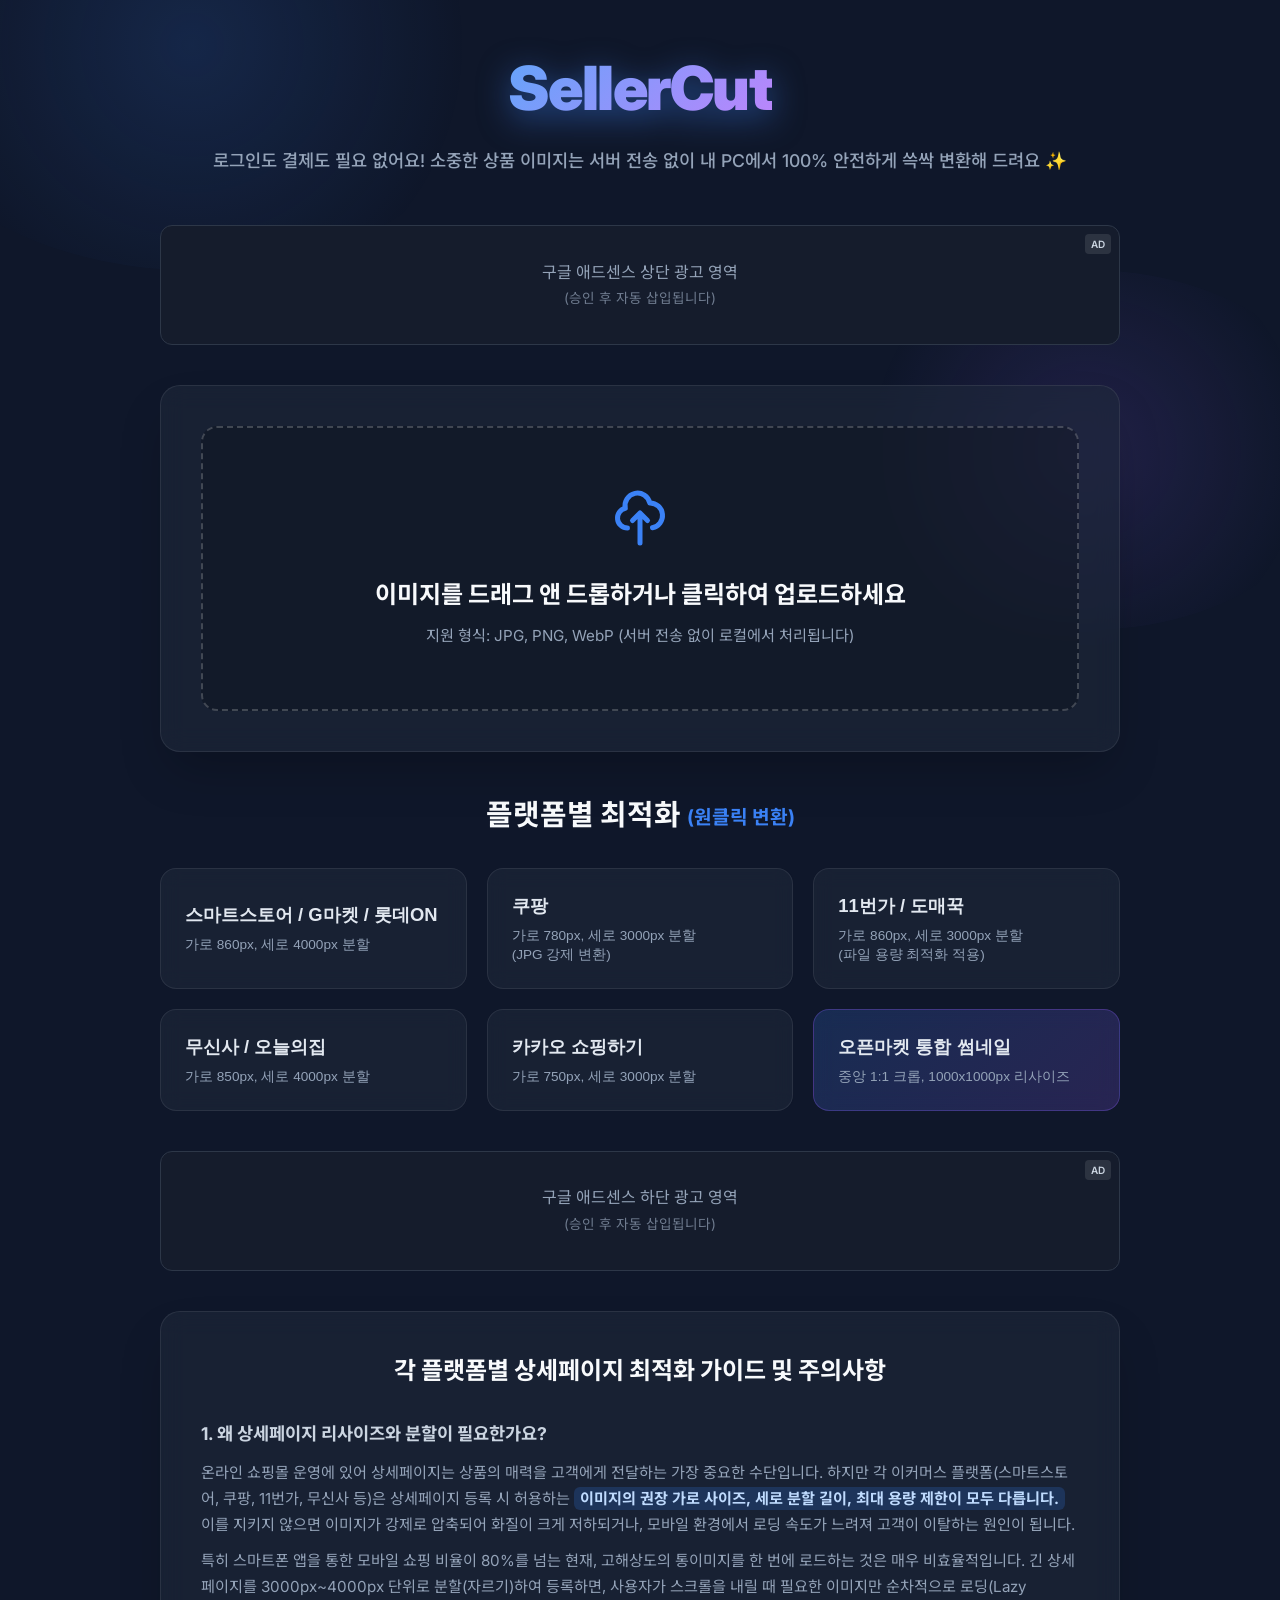
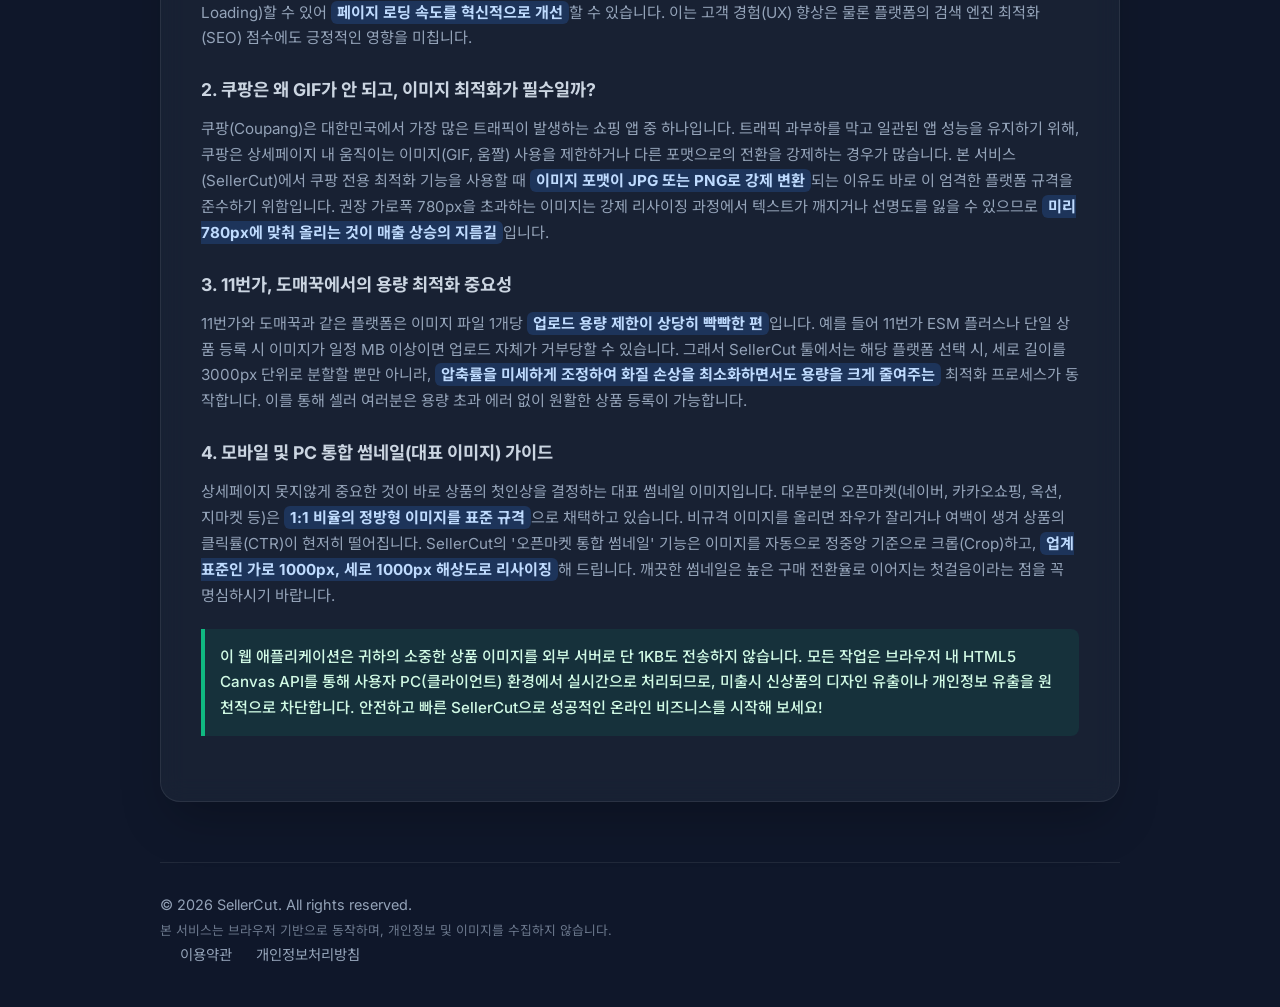
==== index.html @ 3f533708 "Add files via upload" ====
<!DOCTYPE html>
<html lang="ko">
<head>
    <meta charset="UTF-8">
    <meta name="viewport" content="width=device-width, initial-scale=1.0">
    <title>SellerCut - 온라인 상세페이지/썸네일 원클릭 리사이즈 및 분할 툴</title>
    <meta name="description" content="이커머스 쇼핑몰 셀러를 위한 이미지 원클릭 리사이즈 및 세로 분할 툴. 가입과 결제 없이 브라우저에서 안전하게 스마트스토어, 쿠팡, 11번가, 무신사 플랫폼 규격에 맞춰 이미지를 최적화하세요.">
    <link rel="stylesheet" href="styles.css">
    <link href="https://fonts.googleapis.com/css2?family=Inter:wght@400;500;700&family=Noto+Sans+KR:wght@400;500;700&display=swap" rel="stylesheet">
    <link href="https://cdnjs.cloudflare.com/ajax/libs/cropperjs/1.6.1/cropper.min.css" rel="stylesheet">
    <script src="https://cdnjs.cloudflare.com/ajax/libs/jszip/3.10.1/jszip.min.js"></script>
    <script src="https://cdnjs.cloudflare.com/ajax/libs/cropperjs/1.6.1/cropper.min.js"></script>
</head>
<body>
    <div class="glow-bg"></div>
    <div class="container">
        <header>
            <h1><span class="gradient-text">SellerCut</span></h1>
            <p class="subtitle">로그인도 결제도 필요 없어요! 소중한 상품 이미지는 서버 전송 없이 내 PC에서 100% 안전하게 쓱싹 변환해 드려요 ✨</p>
        </header>

        <main>
            <!-- 상단 구글 애드센스 영역 -->
            <div class="ad-container top-ad">
                <span class="ad-badge">AD</span>
                <div class="ad-placeholder">구글 애드센스 상단 광고 영역<br><span>(승인 후 자동 삽입됩니다)</span></div>
            </div>

            <section class="upload-section glass-panel">
                <div id="drop-zone" class="drop-zone">
                    <svg class="upload-icon" xmlns="http://www.w3.org/2000/svg" fill="none" viewBox="0 0 24 24" stroke="currentColor">
                        <path stroke-linecap="round" stroke-linejoin="round" stroke-width="2" d="M7 16a4 4 0 01-.88-7.903A5 5 0 1115.9 6L16 6a5 5 0 011 9.9M15 13l-3-3m0 0l-3 3m3-3v12" />
                    </svg>
                    <h2>이미지를 드래그 앤 드롭하거나 클릭하여 업로드하세요</h2>
                    <p>지원 형식: JPG, PNG, WebP (서버 전송 없이 로컬에서 처리됩니다)</p>
                    <input type="file" id="file-input" accept="image/png, image/jpeg, image/webp" multiple>
                </div>
                <div id="preview-container" class="preview-container hidden"></div>
            </section>

            <section class="action-section">
                <h2 class="section-title">플랫폼별 최적화 <span>(원클릭 변환)</span></h2>
                <div class="button-grid">
                    <button class="action-btn" data-type="smartstore">
                        <div class="btn-content">
                            <span class="btn-title">스마트스토어 / G마켓 / 롯데ON</span>
                            <span class="btn-desc">가로 860px, 세로 4000px 분할</span>
                        </div>
                    </button>
                    <button class="action-btn" data-type="coupang">
                        <div class="btn-content">
                            <span class="btn-title">쿠팡</span>
                            <span class="btn-desc">가로 780px, 세로 3000px 분할<br>(JPG 강제 변환)</span>
                        </div>
                    </button>
                    <button class="action-btn" data-type="11st">
                        <div class="btn-content">
                            <span class="btn-title">11번가 / 도매꾹</span>
                            <span class="btn-desc">가로 860px, 세로 3000px 분할<br>(파일 용량 최적화 적용)</span>
                        </div>
                    </button>
                    <button class="action-btn" data-type="musinsa">
                        <div class="btn-content">
                            <span class="btn-title">무신사 / 오늘의집</span>
                            <span class="btn-desc">가로 850px, 세로 4000px 분할</span>
                        </div>
                    </button>
                    <button class="action-btn" data-type="kakao">
                        <div class="btn-content">
                            <span class="btn-title">카카오 쇼핑하기</span>
                            <span class="btn-desc">가로 750px, 세로 3000px 분할</span>
                        </div>
                    </button>
                    <button class="action-btn accent-btn" data-type="thumbnail">
                        <div class="btn-content">
                            <span class="btn-title">오픈마켓 통합 썸네일</span>
                            <span class="btn-desc">중앙 1:1 크롭, 1000x1000px 리사이즈</span>
                        </div>
                    </button>
                </div>
                
                <div id="loading-indicator" class="loading-indicator hidden">
                    <div class="spinner"></div>
                    <span id="loading-text">이미지를 최적화하는 중...</span>
                </div>
            </section>

            <!-- 하단 구글 애드센스 영역 -->
            <div class="ad-container bottom-ad">
                <span class="ad-badge">AD</span>
                <div class="ad-placeholder">구글 애드센스 하단 광고 영역<br><span>(승인 후 자동 삽입됩니다)</span></div>
            </div>

            <!-- 이미지 자르기 모달 -->
            <div id="crop-modal" class="modal hidden">
                <div class="modal-content glass-panel">
                    <h3>✂️ 이미지 자유 자르기</h3>
                    <div class="crop-container">
                        <img id="crop-image" src="" alt="Crop target">
                    </div>
                    <div class="modal-actions">
                        <button id="btn-crop-cancel" class="modal-btn">취소</button>
                        <button id="btn-crop-apply" class="modal-btn accent-btn">자르기 적용</button>
                    </div>
                </div>
            </div>

            <section class="guide-section glass-panel">
                <h2>각 플랫폼별 상세페이지 최적화 가이드 및 주의사항</h2>
                <div class="guide-content">
                    <article>
                        <h3>1. 왜 상세페이지 리사이즈와 분할이 필요한가요?</h3>
                        <p>온라인 쇼핑몰 운영에 있어 상세페이지는 상품의 매력을 고객에게 전달하는 가장 중요한 수단입니다. 하지만 각 이커머스 플랫폼(스마트스토어, 쿠팡, 11번가, 무신사 등)은 상세페이지 등록 시 허용하는 <mark>이미지의 권장 가로 사이즈, 세로 분할 길이, 최대 용량 제한이 모두 다릅니다.</mark> 이를 지키지 않으면 이미지가 강제로 압축되어 화질이 크게 저하되거나, 모바일 환경에서 로딩 속도가 느려져 고객이 이탈하는 원인이 됩니다.</p>
                        <p>특히 스마트폰 앱을 통한 모바일 쇼핑 비율이 80%를 넘는 현재, 고해상도의 통이미지를 한 번에 로드하는 것은 매우 비효율적입니다. 긴 상세페이지를 3000px~4000px 단위로 분할(자르기)하여 등록하면, 사용자가 스크롤을 내릴 때 필요한 이미지만 순차적으로 로딩(Lazy Loading)할 수 있어 <mark>페이지 로딩 속도를 혁신적으로 개선</mark>할 수 있습니다. 이는 고객 경험(UX) 향상은 물론 플랫폼의 검색 엔진 최적화(SEO) 점수에도 긍정적인 영향을 미칩니다.</p>
                    </article>
                    <article>
                        <h3>2. 쿠팡은 왜 GIF가 안 되고, 이미지 최적화가 필수일까?</h3>
                        <p>쿠팡(Coupang)은 대한민국에서 가장 많은 트래픽이 발생하는 쇼핑 앱 중 하나입니다. 트래픽 과부하를 막고 일관된 앱 성능을 유지하기 위해, 쿠팡은 상세페이지 내 움직이는 이미지(GIF, 움짤) 사용을 제한하거나 다른 포맷으로의 전환을 강제하는 경우가 많습니다. 본 서비스(SellerCut)에서 쿠팡 전용 최적화 기능을 사용할 때 <mark>이미지 포맷이 JPG 또는 PNG로 강제 변환</mark>되는 이유도 바로 이 엄격한 플랫폼 규격을 준수하기 위함입니다. 권장 가로폭 780px을 초과하는 이미지는 강제 리사이징 과정에서 텍스트가 깨지거나 선명도를 잃을 수 있으므로 <mark>미리 780px에 맞춰 올리는 것이 매출 상승의 지름길</mark>입니다.</p>
                    </article>
                    <article>
                        <h3>3. 11번가, 도매꾹에서의 용량 최적화 중요성</h3>
                        <p>11번가와 도매꾹과 같은 플랫폼은 이미지 파일 1개당 <mark>업로드 용량 제한이 상당히 빡빡한 편</mark>입니다. 예를 들어 11번가 ESM 플러스나 단일 상품 등록 시 이미지가 일정 MB 이상이면 업로드 자체가 거부당할 수 있습니다. 그래서 SellerCut 툴에서는 해당 플랫폼 선택 시, 세로 길이를 3000px 단위로 분할할 뿐만 아니라, <mark>압축률을 미세하게 조정하여 화질 손상을 최소화하면서도 용량을 크게 줄여주는</mark> 최적화 프로세스가 동작합니다. 이를 통해 셀러 여러분은 용량 초과 에러 없이 원활한 상품 등록이 가능합니다.</p>
                    </article>
                    <article>
                        <h3>4. 모바일 및 PC 통합 썸네일(대표 이미지) 가이드</h3>
                        <p>상세페이지 못지않게 중요한 것이 바로 상품의 첫인상을 결정하는 대표 썸네일 이미지입니다. 대부분의 오픈마켓(네이버, 카카오쇼핑, 옥션, 지마켓 등)은 <mark>1:1 비율의 정방형 이미지를 표준 규격</mark>으로 채택하고 있습니다. 비규격 이미지를 올리면 좌우가 잘리거나 여백이 생겨 상품의 클릭률(CTR)이 현저히 떨어집니다. SellerCut의 '오픈마켓 통합 썸네일' 기능은 이미지를 자동으로 정중앙 기준으로 크롭(Crop)하고, <mark>업계 표준인 가로 1000px, 세로 1000px 해상도로 리사이징</mark>해 드립니다. 깨끗한 썸네일은 높은 구매 전환율로 이어지는 첫걸음이라는 점을 꼭 명심하시기 바랍니다.</p>
                        <p class="highlight-text">이 웹 애플리케이션은 귀하의 소중한 상품 이미지를 외부 서버로 단 1KB도 전송하지 않습니다. 모든 작업은 브라우저 내 HTML5 Canvas API를 통해 사용자 PC(클라이언트) 환경에서 실시간으로 처리되므로, 미출시 신상품의 디자인 유출이나 개인정보 유출을 원천적으로 차단합니다. 안전하고 빠른 SellerCut으로 성공적인 온라인 비즈니스를 시작해 보세요!</p>
                    </article>
                </div>
            </section>
        </main>

        <footer>
            <div class="footer-content">
                <div class="footer-brand">
                    <p>&copy; 2026 SellerCut. All rights reserved.</p>
                    <p class="footer-note">본 서비스는 브라우저 기반으로 동작하며, 개인정보 및 이미지를 수집하지 않습니다.</p>
                </div>
                <div class="footer-links">
                    <a href="terms.html">이용약관</a>
                    <a href="privacy.html">개인정보처리방침</a>
                </div>
            </div>
        </footer>
    </div>
    <script src="script.js"></script>
</body>
</html>
---- styles.css ----
:root {
    --bg-color: #0f172a;
    --text-primary: #f8fafc;
    --text-secondary: #94a3b8;
    --accent-blue: #3b82f6;
    --accent-purple: #8b5cf6;
    --card-bg: rgba(30, 41, 59, 0.6);
    --card-border: rgba(255, 255, 255, 0.08);
}

* {
    box-sizing: border-box;
    margin: 0;
    padding: 0;
}

body {
    font-family: 'Inter', 'Noto Sans KR', sans-serif;
    background-color: var(--bg-color);
    color: var(--text-primary);
    line-height: 1.6;
    overflow-x: hidden;
    position: relative;
}

/* 동적 배경 Glow 효과 */
.glow-bg {
    position: fixed;
    top: -20%;
    left: -10%;
    width: 50%;
    height: 50%;
    background: radial-gradient(circle, rgba(59,130,246,0.15) 0%, rgba(15,23,42,0) 70%);
    z-index: -1;
    border-radius: 50%;
    pointer-events: none;
}
.glow-bg::after {
    content: '';
    position: absolute;
    top: 100%;
    left: 150%;
    width: 80%;
    height: 80%;
    background: radial-gradient(circle, rgba(139,92,246,0.15) 0%, rgba(15,23,42,0) 70%);
    border-radius: 50%;
}

.container {
    max-width: 1000px;
    margin: 0 auto;
    padding: 40px 20px;
}

header {
    text-align: center;
    margin-bottom: 50px;
}

.gradient-text {
    background: linear-gradient(135deg, #60a5fa, #c084fc);
    -webkit-background-clip: text;
    -webkit-text-fill-color: transparent;
    font-size: 3.8rem;
    font-weight: 900;
    letter-spacing: -1.5px;
    filter: drop-shadow(0 8px 16px rgba(59, 130, 246, 0.5));
    display: inline-block;
}

.subtitle {
    color: var(--text-secondary);
    font-size: 1.1rem;
    margin-top: 10px;
    font-weight: 500;
}

/* Glassmorphism 패널 스타일 */
.glass-panel {
    background: var(--card-bg);
    backdrop-filter: blur(12px);
    -webkit-backdrop-filter: blur(12px);
    border: 1px solid var(--card-border);
    border-radius: 20px;
    padding: 40px;
    box-shadow: 0 25px 50px -12px rgba(0, 0, 0, 0.25);
    margin-bottom: 40px;
}

/* 이미지 업로드 영역 */
.drop-zone {
    border: 2px dashed rgba(255,255,255,0.2);
    border-radius: 16px;
    padding: 60px 20px;
    text-align: center;
    cursor: pointer;
    transition: all 0.3s ease;
    background: rgba(0,0,0,0.2);
}

.drop-zone:hover, .drop-zone.drag-over {
    border-color: var(--accent-blue);
    background: rgba(59,130,246,0.05);
}

.upload-icon {
    width: 60px;
    height: 60px;
    color: var(--accent-blue);
    margin-bottom: 20px;
}

.drop-zone h2 {
    font-size: 1.5rem;
    margin-bottom: 10px;
}

.drop-zone p {
    color: var(--text-secondary);
    font-size: 0.95rem;
}

#file-input {
    display: none;
}

/* 미리보기 리스트 영역 */
.preview-container {
    margin-top: 20px;
    display: flex;
    flex-wrap: wrap;
    gap: 10px;
}

.preview-item {
    background: rgba(0,0,0,0.3);
    padding: 8px 16px;
    border-radius: 8px;
    display: flex;
    align-items: center;
    justify-content: space-between;
    gap: 10px;
    border: 1px solid var(--card-border);
    font-size: 0.9rem;
}

.preview-actions {
    display: flex;
    gap: 8px;
}

.preview-actions button {
    background: rgba(255, 255, 255, 0.05);
    border: 1px solid var(--card-border);
    border-radius: 6px;
    cursor: pointer;
    font-size: 0.8rem;
    font-weight: 500;
    padding: 6px 12px;
    transition: all 0.2s;
}

.remove-btn { color: #ef4444; }
.remove-btn:hover { background: rgba(239, 68, 68, 0.1); border-color: #ef4444; transform: translateY(-2px); }

.crop-btn { color: #3b82f6; }
.crop-btn:hover { background: rgba(59, 130, 246, 0.1); border-color: #3b82f6; transform: translateY(-2px); }

/* 모달 스타일 */
.modal {
    position: fixed;
    top: 0; left: 0; right: 0; bottom: 0;
    background: rgba(15, 23, 42, 0.85);
    backdrop-filter: blur(5px);
    z-index: 1000;
    display: flex;
    align-items: center;
    justify-content: center;
    padding: 20px;
}
.modal-content {
    width: 100%;
    max-width: 800px;
    max-height: 90vh;
    display: flex;
    flex-direction: column;
    gap: 20px;
    margin-bottom: 0;
}
.modal-content h3 {
    font-size: 1.3rem;
    margin-bottom: 10px;
    color: var(--text-primary);
}
.crop-container {
    width: 100%;
    height: 60vh;
    background: #000;
    border-radius: 8px;
    overflow: hidden;
    position: relative;
}
.crop-container img {
    max-width: 100%;
    display: block;
}
.modal-actions {
    display: flex;
    justify-content: flex-end;
    gap: 15px;
    margin-top: 10px;
}
.modal-btn {
    padding: 12px 24px;
    border-radius: 8px;
    border: 1px solid var(--card-border);
    background: rgba(255,255,255,0.05);
    color: var(--text-primary);
    cursor: pointer;
    font-weight: bold;
    transition: all 0.2s;
}
.modal-btn:hover {
    background: rgba(255,255,255,0.15);
}

/* 구글 애드센스 광고 영역 */
.ad-container {
    margin: 40px auto;
    padding: 20px;
    background: #151c2c;
    border: 1px solid #2d3748;
    border-radius: 12px;
    text-align: center;
    position: relative;
    max-width: 100%;
    color: var(--text-secondary);
    min-height: 120px;
    display: flex;
    align-items: center;
    justify-content: center;
}

.ad-badge {
    position: absolute;
    top: 8px;
    right: 8px;
    font-size: 10px;
    background: rgba(255,255,255,0.1);
    color: #cbd5e1;
    padding: 2px 6px;
    border-radius: 4px;
    font-weight: 600;
}

.ad-placeholder span {
    font-size: 0.85rem;
    opacity: 0.7;
}

/* 액션(변환) 섹션 */
.section-title {
    font-size: 1.8rem;
    margin-bottom: 30px;
    text-align: center;
}
.section-title span {
    color: var(--accent-blue);
    font-size: 1.2rem;
    vertical-align: middle;
}

.button-grid {
    display: grid;
    grid-template-columns: repeat(auto-fit, minmax(280px, 1fr));
    gap: 20px;
}

.action-btn {
    background: var(--card-bg);
    border: 1px solid var(--card-border);
    border-radius: 16px;
    padding: 24px;
    color: var(--text-primary);
    cursor: pointer;
    text-align: left;
    transition: all 0.3s cubic-bezier(0.4, 0, 0.2, 1);
    position: relative;
    overflow: hidden;
    backdrop-filter: blur(10px);
}

.action-btn::before {
    content: '';
    position: absolute;
    top: 0; left: 0; right: 0; bottom: 0;
    background: linear-gradient(135deg, rgba(59,130,246,0.1), rgba(139,92,246,0.1));
    opacity: 0;
    transition: opacity 0.3s ease;
}

.action-btn:hover {
    transform: translateY(-5px);
    border-color: rgba(255,255,255,0.2);
    box-shadow: 0 10px 25px -5px rgba(0, 0, 0, 0.3), 0 0 15px rgba(59, 130, 246, 0.2);
}

.action-btn:hover::before {
    opacity: 1;
}

.btn-content {
    position: relative;
    z-index: 1;
}

.btn-title {
    display: block;
    font-size: 1.15rem;
    font-weight: 700;
    margin-bottom: 8px;
    color: #e2e8f0;
}

.btn-desc {
    display: block;
    font-size: 0.85rem;
    color: var(--text-secondary);
    line-height: 1.4;
}

.accent-btn {
    background: linear-gradient(135deg, rgba(59,130,246,0.2), rgba(139,92,246,0.2));
    border-color: rgba(139,92,246,0.3);
}

/* 로딩 인디케이터 */
.loading-indicator {
    display: flex;
    align-items: center;
    justify-content: center;
    gap: 15px;
    margin-top: 30px;
    padding: 20px;
    background: rgba(59, 130, 246, 0.1);
    border-radius: 12px;
    border: 1px solid rgba(59, 130, 246, 0.2);
}

.spinner {
    width: 24px;
    height: 24px;
    border: 3px solid rgba(255,255,255,0.1);
    border-radius: 50%;
    border-top-color: var(--accent-blue);
    animation: spin 1s ease-in-out infinite;
}

@keyframes spin {
    to { transform: rotate(360deg); }
}

.hidden {
    display: none !important;
}

/* 하단 텍스트 가이드 섹션 */
.guide-section h2 {
    font-size: 1.5rem;
    margin-bottom: 30px;
    text-align: center;
    color: var(--text-primary);
}

.guide-content article {
    margin-bottom: 25px;
}

.guide-content h3 {
    font-size: 1.1rem;
    color: #cbd5e1;
    margin-bottom: 12px;
}

.guide-content p {
    color: var(--text-secondary);
    font-size: 0.95rem;
    margin-bottom: 10px;
    line-height: 1.7;
}

mark {
    background-color: rgba(59, 130, 246, 0.2);
    color: #bfdbfe;
    padding: 2px 6px;
    border-radius: 6px;
    font-weight: 700;
}

.highlight-text {
    margin-top: 20px;
    padding: 15px;
    background: rgba(16, 185, 129, 0.1);
    border-left: 4px solid #10b981;
    border-radius: 0 8px 8px 0;
    color: #d1fae5 !important;
    font-weight: 500;
}

/* 푸터 영역 */
footer {
    margin-top: 60px;
    padding-top: 30px;
    border-top: 1px solid var(--card-border);
    display: flex;
    justify-content: space-between;
    align-items: center;
    flex-wrap: wrap;
    gap: 20px;
}

.footer-brand p {
    color: var(--text-secondary);
    font-size: 0.9rem;
}

.footer-note {
    font-size: 0.8rem !important;
    opacity: 0.7;
    margin-top: 5px;
}

.footer-links a {
    color: var(--text-secondary);
    text-decoration: none;
    font-size: 0.9rem;
    margin-left: 20px;
    transition: color 0.2s;
}

.footer-links a:hover {
    color: var(--text-primary);
}

/* 모바일 반응형 처리 */
@media (max-width: 768px) {
    .glass-panel { padding: 25px; }
    .button-grid { grid-template-columns: 1fr; }
    .gradient-text { font-size: 2.2rem; }
    footer { flex-direction: column; text-align: center; }
    .footer-links a { margin: 0 10px; }
}
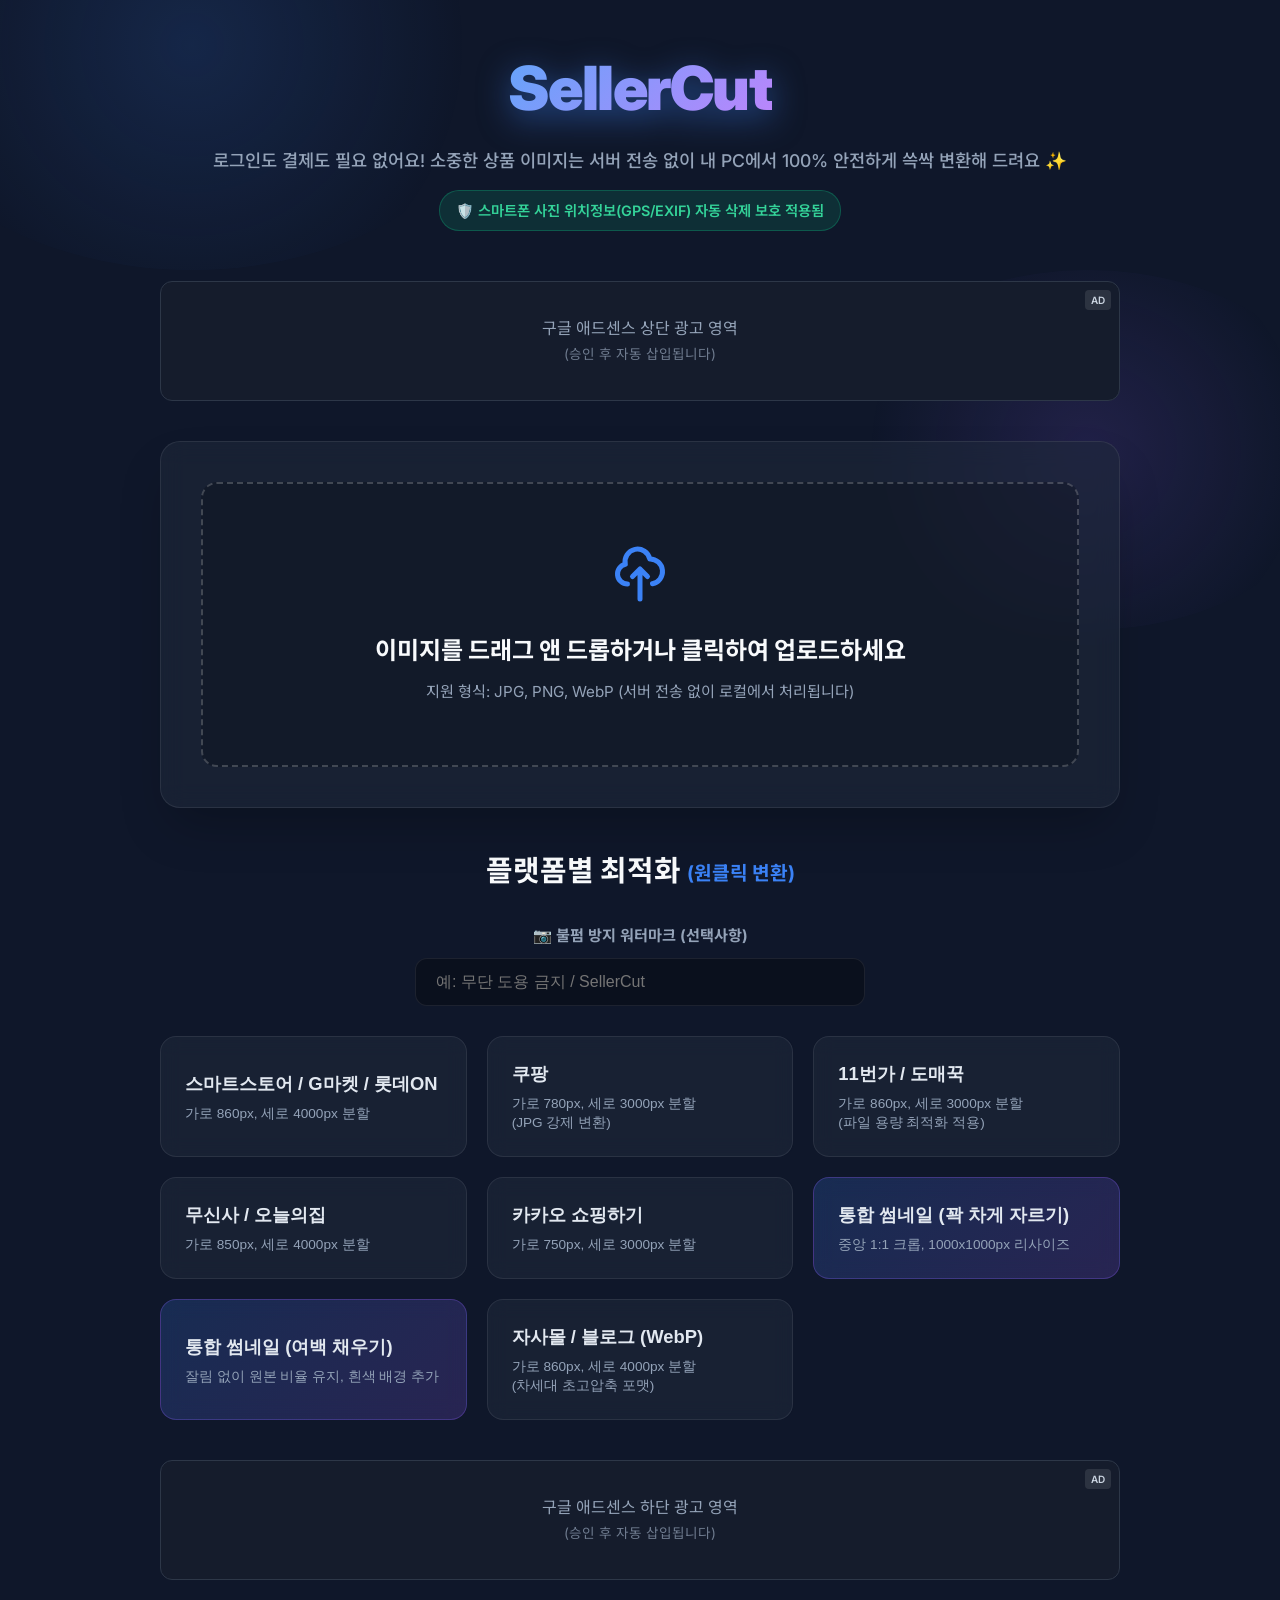
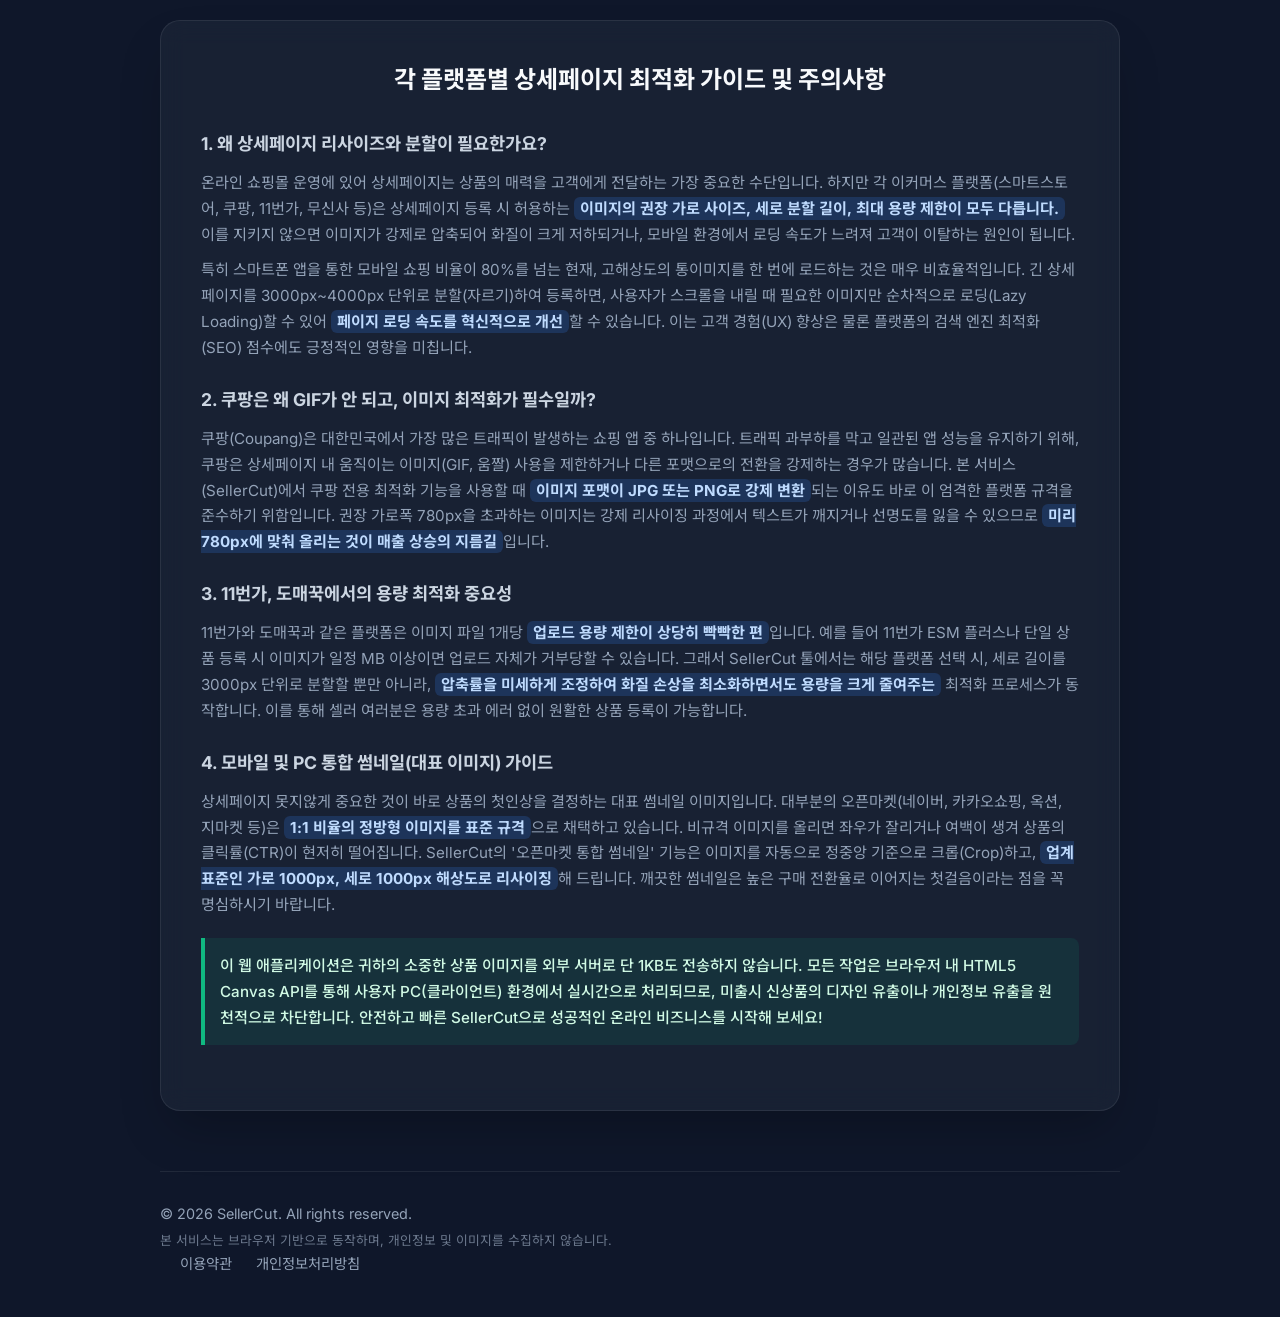
==== commit ea6a68f3: "Add files via upload" ====
--- a/index.html
+++ b/index.html
@@ -3,8 +3,15 @@
 <head>
     <meta charset="UTF-8">
     <meta name="viewport" content="width=device-width, initial-scale=1.0">
-    <title>SellerCut - 온라인 상세페이지/썸네일 원클릭 리사이즈 및 분할 툴</title>
-    <meta name="description" content="이커머스 쇼핑몰 셀러를 위한 이미지 원클릭 리사이즈 및 세로 분할 툴. 가입과 결제 없이 브라우저에서 안전하게 스마트스토어, 쿠팡, 11번가, 무신사 플랫폼 규격에 맞춰 이미지를 최적화하세요.">
+    <meta name="naver-site-verification" content="365bebdb06958d2ab3e1afe03459027ba5f4b192" />
+    <meta name="google-site-verification" content="7yHSD1vzkD6i3-bwgEOaVIiNIG1vfvomN66Zv8MV2OY" />
+    <title>셀러컷(SellerCut) - 쇼핑몰 상세페이지 원클릭 리사이즈 & 무료 자르기 툴</title>
+    <meta name="description" content="가입/결제 없는 1초 상세페이지 분할기. 스마트스토어 860px, 쿠팡 780px, 11번가 규격 맞춤 리사이즈 및 이미지 수직 절단 기능을 제공합니다.">
+    <meta property="og:type" content="website">
+    <meta property="og:title" content="셀러컷 - 쇼핑몰 상세페이지 원클릭 리사이즈 & 분할">
+    <meta property="og:description" content="포토샵 없이 클릭 한 번으로 끝내는 오픈마켓 규격 맞춤 무료 이미지 편집 툴">
+    <meta property="og:url" content="https://poisonboy7.github.io/SellerCut/">
+    <meta name="naver-site-verification" content="365bebdb06958d2ab3e1afe03459027ba5f4b192" />
     <link rel="stylesheet" href="styles.css">
     <link href="https://fonts.googleapis.com/css2?family=Inter:wght@400;500;700&family=Noto+Sans+KR:wght@400;500;700&display=swap" rel="stylesheet">
     <link href="https://cdnjs.cloudflare.com/ajax/libs/cropperjs/1.6.1/cropper.min.css" rel="stylesheet">
@@ -17,6 +24,7 @@
         <header>
             <h1><span class="gradient-text">SellerCut</span></h1>
             <p class="subtitle">로그인도 결제도 필요 없어요! 소중한 상품 이미지는 서버 전송 없이 내 PC에서 100% 안전하게 쓱싹 변환해 드려요 ✨</p>
+            <div class="privacy-badge">🛡️ 스마트폰 사진 위치정보(GPS/EXIF) 자동 삭제 보호 적용됨</div>
         </header>
 
         <main>
@@ -40,6 +48,11 @@
 
             <section class="action-section">
                 <h2 class="section-title">플랫폼별 최적화 <span>(원클릭 변환)</span></h2>
+                
+                <div class="watermark-settings">
+                    <label for="watermark-text">📷 불펌 방지 워터마크 (선택사항)</label>
+                    <input type="text" id="watermark-text" placeholder="예: 무단 도용 금지 / SellerCut">
+                </div>
                 <div class="button-grid">
                     <button class="action-btn" data-type="smartstore">
                         <div class="btn-content">
@@ -73,8 +86,20 @@
                     </button>
                     <button class="action-btn accent-btn" data-type="thumbnail">
                         <div class="btn-content">
-                            <span class="btn-title">오픈마켓 통합 썸네일</span>
+                            <span class="btn-title">통합 썸네일 (꽉 차게 자르기)</span>
                             <span class="btn-desc">중앙 1:1 크롭, 1000x1000px 리사이즈</span>
+                        </div>
+                    </button>
+                    <button class="action-btn accent-btn" data-type="thumbnail-pad">
+                        <div class="btn-content">
+                            <span class="btn-title">통합 썸네일 (여백 채우기)</span>
+                            <span class="btn-desc">잘림 없이 원본 비율 유지, 흰색 배경 추가</span>
+                        </div>
+                    </button>
+                    <button class="action-btn" data-type="webp">
+                        <div class="btn-content">
+                            <span class="btn-title">자사몰 / 블로그 (WebP)</span>
+                            <span class="btn-desc">가로 860px, 세로 4000px 분할<br>(차세대 초고압축 포맷)</span>
                         </div>
                     </button>
                 </div>
--- a/styles.css
+++ b/styles.css
@@ -224,6 +224,47 @@
     background: rgba(255,255,255,0.15);
 }
 
+/* 워터마크 및 프라이버시 배지 */
+.privacy-badge {
+    display: inline-block;
+    margin-top: 15px;
+    padding: 8px 16px;
+    background: rgba(16, 185, 129, 0.15);
+    border: 1px solid rgba(16, 185, 129, 0.3);
+    color: #34d399;
+    border-radius: 20px;
+    font-size: 0.9rem;
+    font-weight: 600;
+}
+
+.watermark-settings {
+    margin-bottom: 30px;
+    text-align: center;
+}
+.watermark-settings label {
+    display: block;
+    color: var(--text-secondary);
+    font-size: 0.95rem;
+    font-weight: bold;
+    margin-bottom: 10px;
+}
+.watermark-settings input {
+    width: 100%;
+    max-width: 450px;
+    padding: 14px 20px;
+    border-radius: 12px;
+    border: 1px solid var(--card-border);
+    background: rgba(0,0,0,0.3);
+    color: var(--text-primary);
+    font-size: 1rem;
+    outline: none;
+    transition: all 0.2s;
+}
+.watermark-settings input:focus {
+    border-color: var(--accent-blue);
+    box-shadow: 0 0 0 3px rgba(59, 130, 246, 0.2);
+}
+
 /* 구글 애드센스 광고 영역 */
 .ad-container {
     margin: 40px auto;
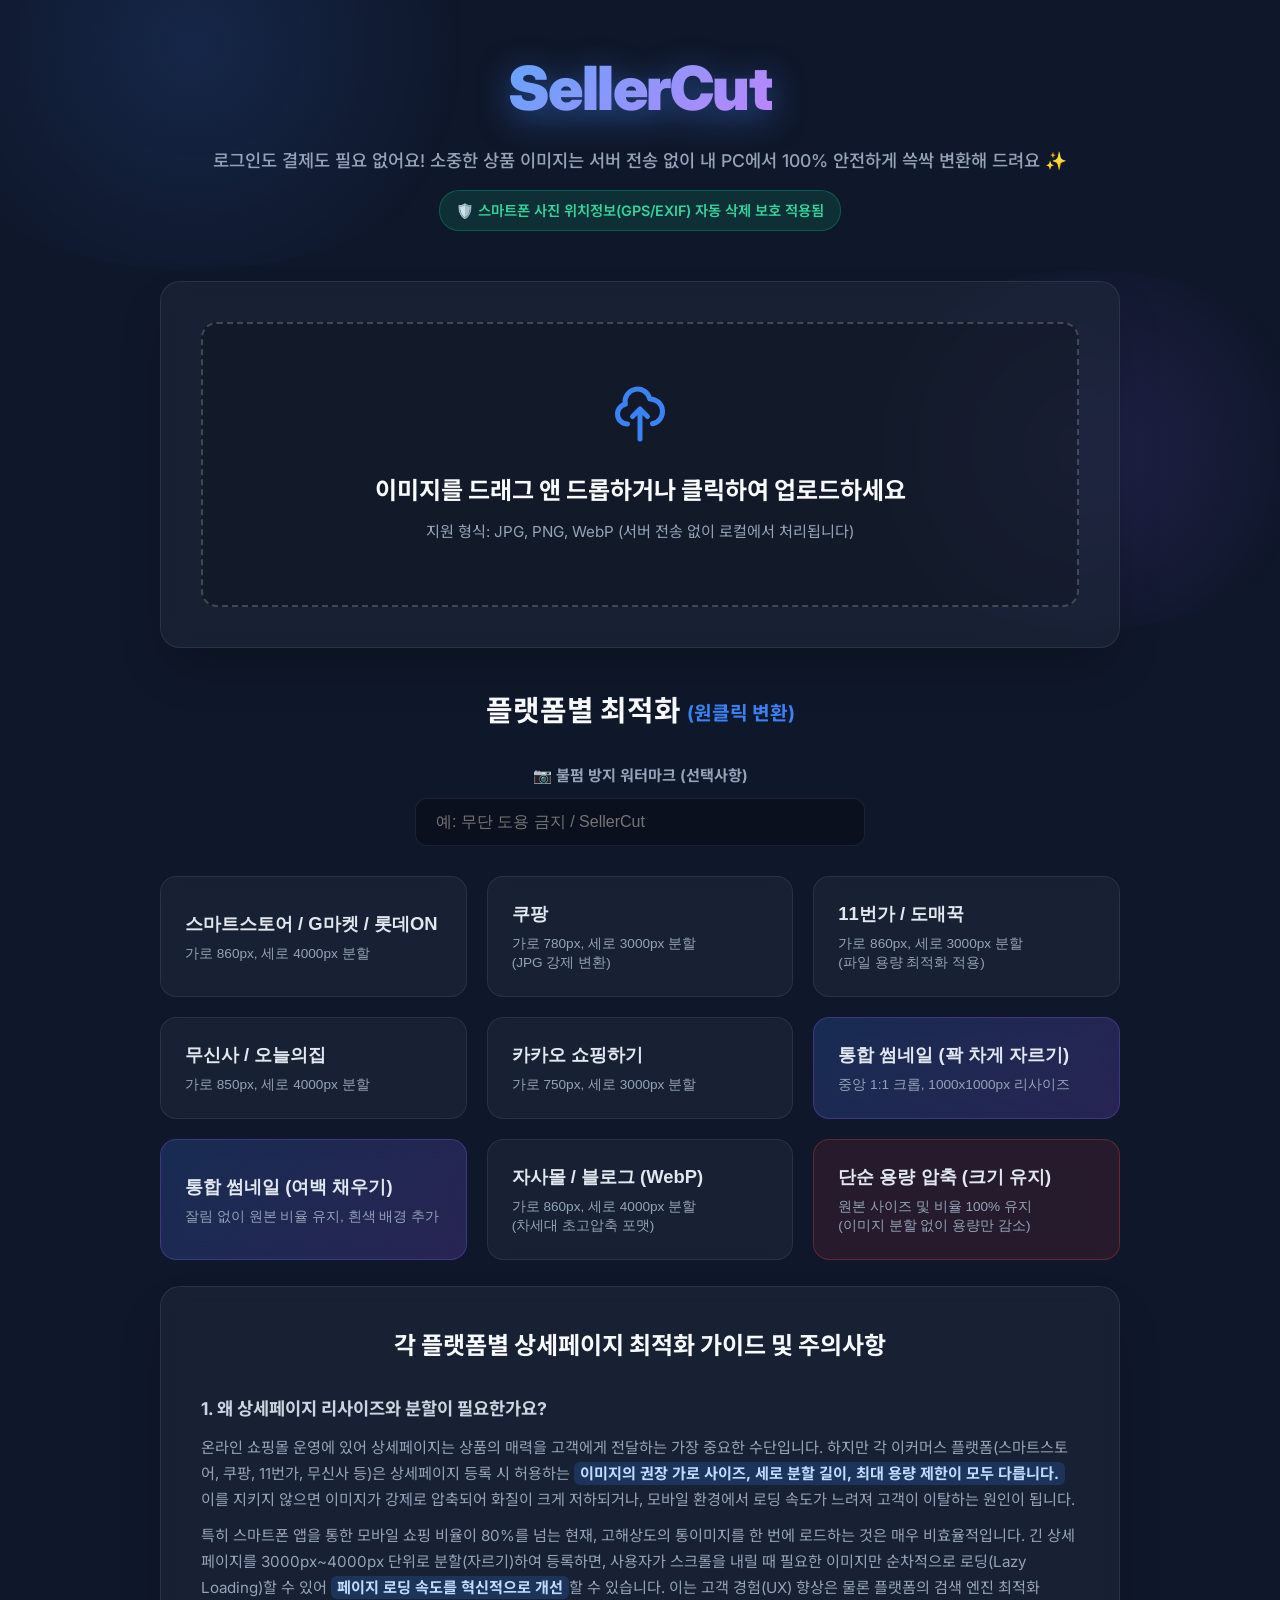
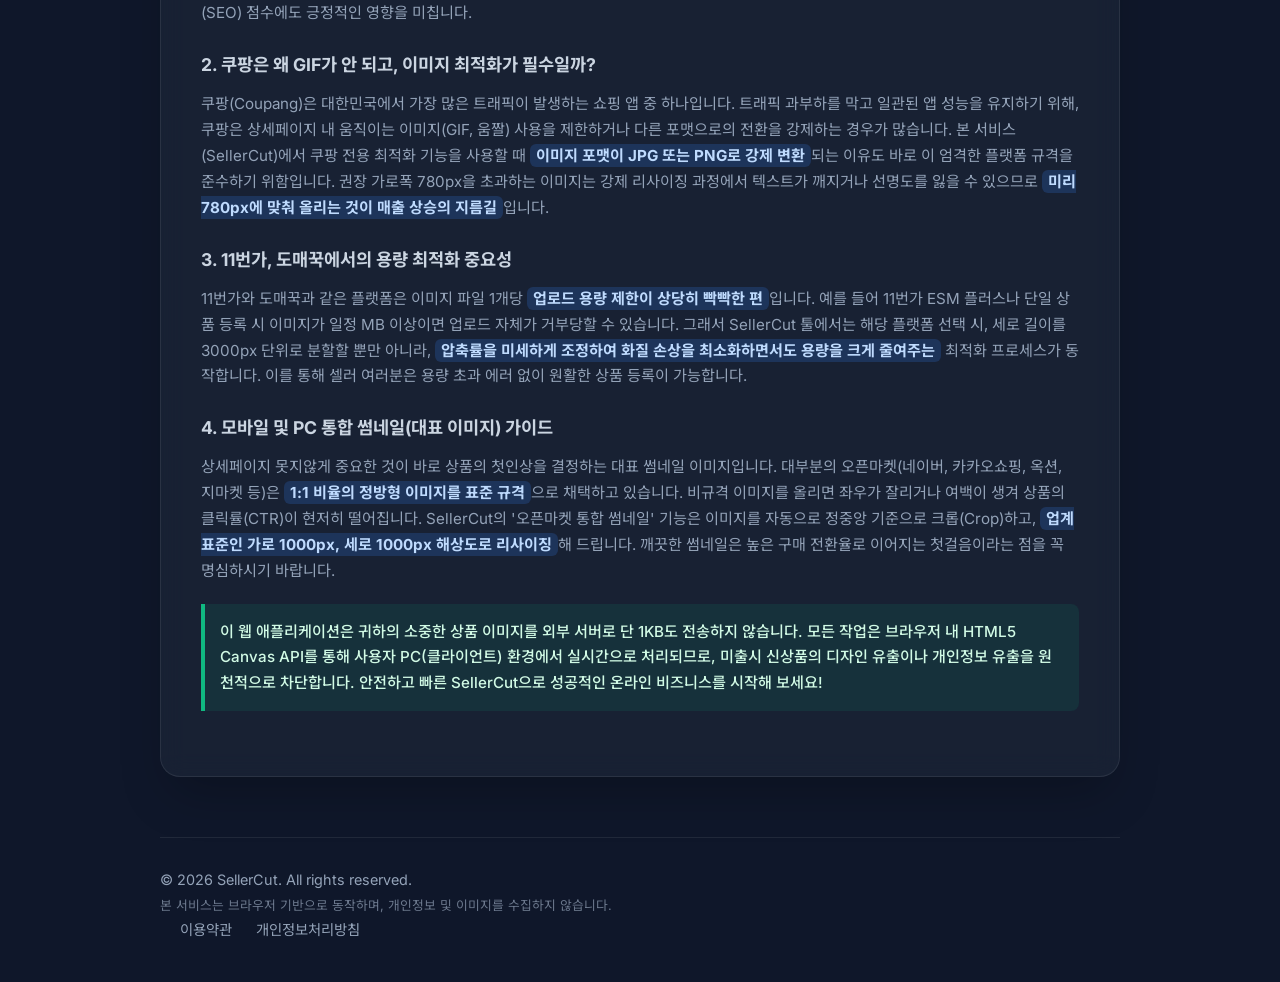
==== commit c3ec4327: "Add files via upload" ====
--- a/index.html
+++ b/index.html
@@ -29,10 +29,10 @@
 
         <main>
             <!-- 상단 구글 애드센스 영역 -->
-            <div class="ad-container top-ad">
+            <!-- <div class="ad-container top-ad">
                 <span class="ad-badge">AD</span>
                 <div class="ad-placeholder">구글 애드센스 상단 광고 영역<br><span>(승인 후 자동 삽입됩니다)</span></div>
-            </div>
+            </div>-->
 
             <section class="upload-section glass-panel">
                 <div id="drop-zone" class="drop-zone">
@@ -102,6 +102,12 @@
                             <span class="btn-desc">가로 860px, 세로 4000px 분할<br>(차세대 초고압축 포맷)</span>
                         </div>
                     </button>
+                    <button class="action-btn" data-type="compress" style="background: rgba(239, 68, 68, 0.1); border-color: rgba(239, 68, 68, 0.3);">
+                        <div class="btn-content">
+                            <span class="btn-title">단순 용량 압축 (크기 유지)</span>
+                            <span class="btn-desc">원본 사이즈 및 비율 100% 유지<br>(이미지 분할 없이 용량만 감소)</span>
+                        </div>
+                    </button>
                 </div>
                 
                 <div id="loading-indicator" class="loading-indicator hidden">
@@ -111,12 +117,13 @@
             </section>
 
             <!-- 하단 구글 애드센스 영역 -->
-            <div class="ad-container bottom-ad">
+            <!--<div class="ad-container bottom-ad">
                 <span class="ad-badge">AD</span>
                 <div class="ad-placeholder">구글 애드센스 하단 광고 영역<br><span>(승인 후 자동 삽입됩니다)</span></div>
-            </div>
+            </div>-->
 
             <!-- 이미지 자르기 모달 -->
+            <br>
             <div id="crop-modal" class="modal hidden">
                 <div class="modal-content glass-panel">
                     <h3>✂️ 이미지 자유 자르기</h3>
